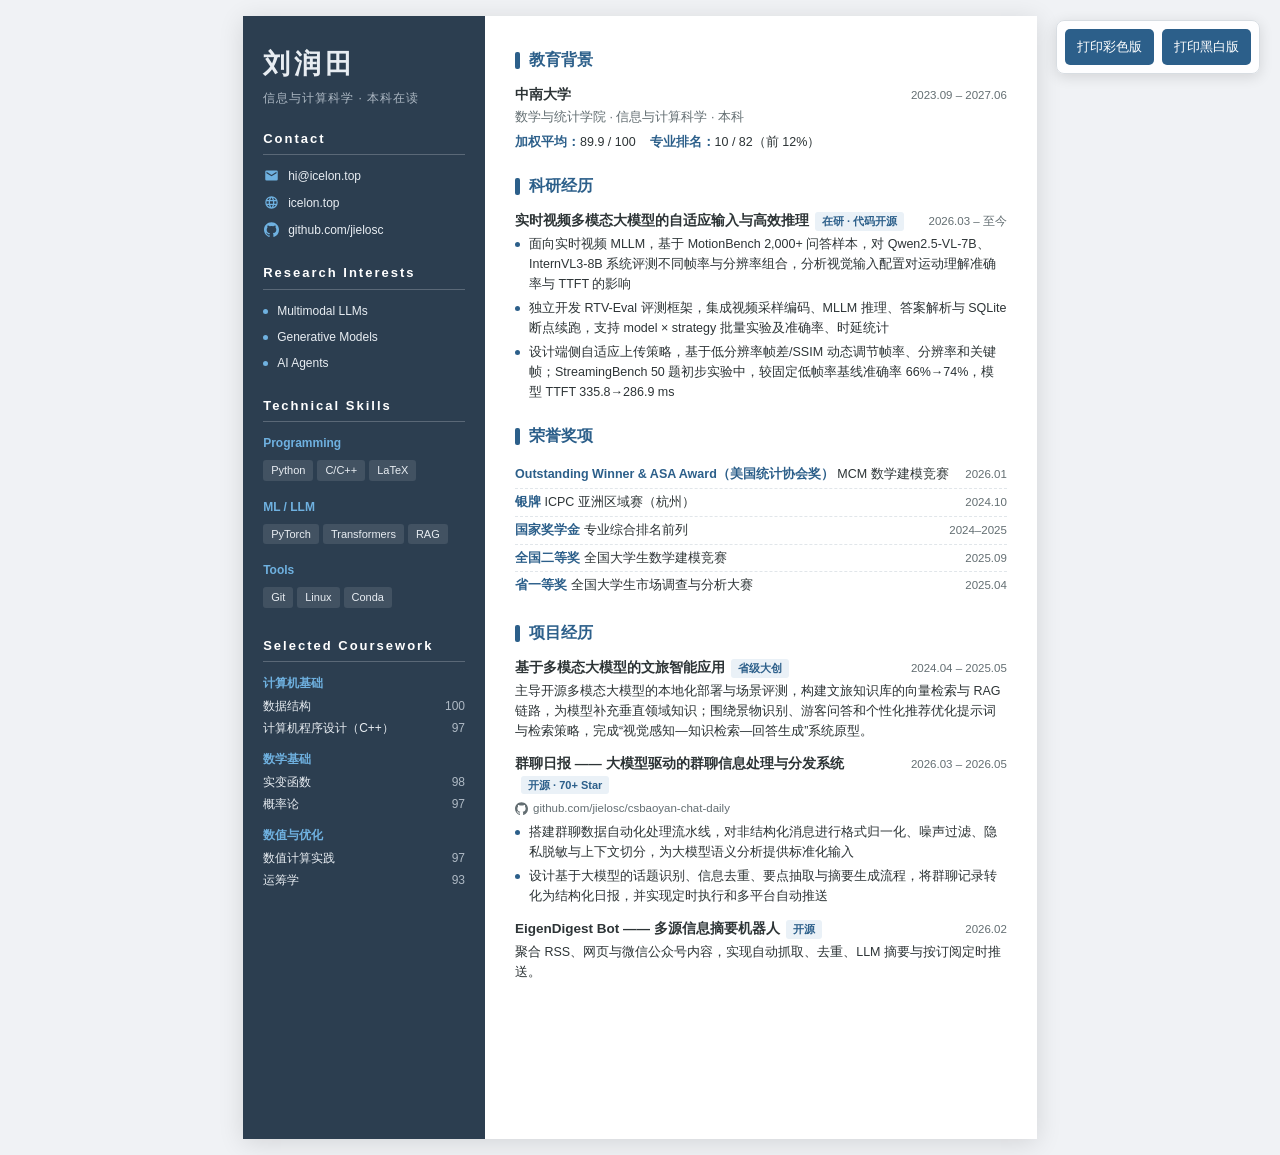
==== index.html @ eb026849 "publish resume site and refine profile" ====
<!DOCTYPE html>
<html lang="zh-CN">
<head>
<meta charset="UTF-8">
<meta name="viewport" content="width=device-width, initial-scale=1.0">
<title>刘润田｜个人简历</title>
<link rel="stylesheet" href="style.css">
</head>
<body>
<div class="print-actions" aria-label="打印选项">
  <button type="button" onclick="printResume('color')">打印彩色版</button>
  <button type="button" onclick="printResume('bw')">打印黑白版</button>
</div>

<div class="page">
  <!-- ===== LEFT SIDEBAR ===== -->
  <aside class="sidebar">
    <div class="name">刘润田</div>
    <div class="title">信息与计算科学 · 本科在读</div>

    <div class="side-section">
      <h2>Contact</h2>
      <div class="contact-item">
        <span class="ico"><svg viewBox="0 0 24 24" fill="currentColor"><path d="M20 4H4a2 2 0 0 0-2 2v12a2 2 0 0 0 2 2h16a2 2 0 0 0 2-2V6a2 2 0 0 0-2-2zm0 4.24-8 5-8-5V6l8 5 8-5v2.24z"/></svg></span>
        <a href="mailto:hi@icelon.top">hi@icelon.top</a>
      </div>
      <div class="contact-item">
        <span class="ico"><svg viewBox="0 0 24 24" fill="currentColor"><path d="M12 2a10 10 0 1 0 0 20 10 10 0 0 0 0-20zm6.93 6h-2.95a15.65 15.65 0 0 0-1.38-3.56A8.03 8.03 0 0 1 18.93 8zM12 4.04c.83 1.2 1.48 2.53 1.91 3.96h-3.82c.43-1.43 1.08-2.76 1.91-3.96zM4.26 14a7.82 7.82 0 0 1 0-4h3.38a16.5 16.5 0 0 0 0 4H4.26zm.81 2h2.95c.32 1.25.78 2.45 1.38 3.56A7.99 7.99 0 0 1 5.07 16zm2.95-8H5.07a7.99 7.99 0 0 1 4.33-3.56A15.65 15.65 0 0 0 8.02 8zM12 19.96c-.83-1.2-1.48-2.53-1.91-3.96h3.82A13.7 13.7 0 0 1 12 19.96zM14.34 14H9.66a14.92 14.92 0 0 1 0-4h4.68a14.92 14.92 0 0 1 0 4zm.25 5.56c.6-1.11 1.06-2.31 1.38-3.56h2.95a7.99 7.99 0 0 1-4.33 3.56zM16.36 14a16.5 16.5 0 0 0 0-4h3.38a7.82 7.82 0 0 1 0 4h-3.38z"/></svg></span>
        <a href="https://icelon.top">icelon.top</a>
      </div>
      <div class="contact-item">
        <span class="ico"><svg viewBox="0 0 24 24" fill="currentColor"><path d="M12 .5C5.37.5 0 5.87 0 12.5c0 5.3 3.44 9.8 8.21 11.39.6.11.82-.26.82-.58v-2.03c-3.34.73-4.04-1.61-4.04-1.61-.55-1.39-1.34-1.76-1.34-1.76-1.09-.75.08-.73.08-.73 1.2.08 1.84 1.24 1.84 1.24 1.07 1.83 2.81 1.3 3.5.99.11-.78.42-1.3.76-1.6-2.67-.3-5.47-1.34-5.47-5.96 0-1.32.47-2.39 1.24-3.23-.12-.31-.54-1.53.12-3.18 0 0 1.01-.32 3.3 1.23a11.5 11.5 0 0 1 6 0c2.29-1.55 3.3-1.23 3.3-1.23.66 1.65.24 2.87.12 3.18.77.84 1.24 1.91 1.24 3.23 0 4.63-2.81 5.65-5.49 5.95.43.37.81 1.1.81 2.22v3.29c0 .32.22.7.83.58A12 12 0 0 0 24 12.5C24 5.87 18.63.5 12 .5z"/></svg></span>
        <a href="https://github.com/jielosc">github.com/jielosc</a>
      </div>
    </div>

    <div class="side-section">
      <h2>Research Interests</h2>
      <div class="interest-list">
        <div class="interest-item">Multimodal LLMs</div>
        <div class="interest-item">Generative Models</div>
        <div class="interest-item">AI Agents</div>
      </div>
    </div>

    <div class="side-section">
      <h2>Technical Skills</h2>
      <div class="skill-group">
        <div class="label">Programming</div>
        <span class="tag">Python</span><span class="tag">C/C++</span><span class="tag">LaTeX</span>
      </div>
      <div class="skill-group">
        <div class="label">ML / LLM</div>
        <span class="tag">PyTorch</span><span class="tag">Transformers</span><span class="tag">RAG</span>
      </div>
      <div class="skill-group">
        <div class="label">Tools</div>
        <span class="tag">Git</span><span class="tag">Linux</span><span class="tag">Conda</span>
      </div>
    </div>

    <div class="side-section coursework">
      <h2>Selected Coursework</h2>
      <div class="skill-group">
        <div class="label">计算机基础</div>
        <div class="course-row"><span>数据结构</span><span>100</span></div>
        <div class="course-row"><span>计算机程序设计（C++）</span><span>97</span></div>
      </div>
      <div class="skill-group">
        <div class="label">数学基础</div>
        <div class="course-row"><span>实变函数</span><span>98</span></div>
        <div class="course-row"><span>概率论</span><span>97</span></div>
      </div>
      <div class="skill-group">
        <div class="label">数值与优化</div>
        <div class="course-row"><span>数值计算实践</span><span>97</span></div>
        <div class="course-row"><span>运筹学</span><span>93</span></div>
      </div>
    </div>
  </aside>

  <!-- ===== RIGHT MAIN ===== -->
  <main class="main">
    <section>
      <h2>教育背景</h2>
      <div class="entry">
        <div class="entry-head">
          <span class="entry-title">中南大学</span>
          <span class="entry-date">2023.09 &ndash; 2027.06</span>
        </div>
        <div class="entry-sub">数学与统计学院 · 信息与计算科学 · 本科</div>
        <p><span style="color:var(--accent);font-weight:600;">加权平均：</span>89.9 / 100 &nbsp;&nbsp; <span style="color:var(--accent);font-weight:600;">专业排名：</span>10 / 82（前 12%）</p>
      </div>
    </section>

    <section>
      <h2>科研经历</h2>
      <div class="entry">
        <div class="entry-head">
          <span class="entry-title">实时视频多模态大模型的自适应输入与高效推理<a class="tag-light" href="https://github.com/jielosc/rtv-eval">在研 · 代码开源</a></span>
          <span class="entry-date">2026.03 &ndash; 至今</span>
        </div>
        <ul>
          <li>面向实时视频 MLLM，基于 MotionBench 2,000+ 问答样本，对 Qwen2.5-VL-7B、InternVL3-8B 系统评测不同帧率与分辨率组合，分析视觉输入配置对运动理解准确率与 TTFT 的影响</li>
          <li>独立开发 RTV-Eval 评测框架，集成视频采样编码、MLLM 推理、答案解析与 SQLite 断点续跑，支持 model × strategy 批量实验及准确率、时延统计</li>
          <li>设计端侧自适应上传策略，基于低分辨率帧差/SSIM 动态调节帧率、分辨率和关键帧；StreamingBench 50 题初步实验中，较固定低帧率基线准确率 66%→74%，模型 TTFT 335.8→286.9 ms</li>
        </ul>
      </div>
    </section>

    <section>
      <h2>荣誉奖项</h2>
      <div class="honor-row"><span><span class="award">Outstanding Winner &amp; ASA Award（美国统计协会奖）</span> <span class="desc">MCM 数学建模竞赛</span></span><span class="hdate">2026.01</span></div>
      <div class="honor-row"><span><span class="award">银牌</span> <span class="desc">ICPC 亚洲区域赛（杭州）</span></span><span class="hdate">2024.10</span></div>
      <div class="honor-row"><span><span class="award">国家奖学金</span> <span class="desc">专业综合排名前列</span></span><span class="hdate">2024&ndash;2025</span></div>
      <div class="honor-row"><span><span class="award">全国二等奖</span> <span class="desc">全国大学生数学建模竞赛</span></span><span class="hdate">2025.09</span></div>
      <div class="honor-row"><span><span class="award">省一等奖</span> <span class="desc">全国大学生市场调查与分析大赛</span></span><span class="hdate">2025.04</span></div>
    </section>

    <section>
      <h2>项目经历</h2>
      <div class="entry">
        <div class="entry-head">
          <span class="entry-title">基于多模态大模型的文旅智能应用<span class="tag-light">省级大创</span></span>
          <span class="entry-date">2024.04 &ndash; 2025.05</span>
        </div>
        <p>主导开源多模态大模型的本地化部署与场景评测，构建文旅知识库的向量检索与 RAG 链路，为模型补充垂直领域知识；围绕景物识别、游客问答和个性化推荐优化提示词与检索策略，完成“视觉感知—知识检索—回答生成”系统原型。</p>
      </div>

      <div class="entry">
        <div class="entry-head">
          <span class="entry-title">群聊日报 —— 大模型驱动的群聊信息处理与分发系统<span class="tag-light">开源 · 70+ Star</span></span>
          <span class="entry-date">2026.03 &ndash; 2026.05</span>
        </div>
        <a class="repo-link" href="https://github.com/jielosc/csbaoyan-chat-daily"><svg viewBox="0 0 24 24" fill="currentColor"><path d="M12 .5C5.37.5 0 5.87 0 12.5c0 5.3 3.44 9.8 8.21 11.39.6.11.82-.26.82-.58v-2.03c-3.34.73-4.04-1.61-4.04-1.61-.55-1.39-1.34-1.76-1.34-1.76-1.09-.75.08-.73.08-.73 1.2.08 1.84 1.24 1.84 1.24 1.07 1.83 2.81 1.3 3.5.99.11-.78.42-1.3.76-1.6-2.67-.3-5.47-1.34-5.47-5.96 0-1.32.47-2.39 1.24-3.23-.12-.31-.54-1.53.12-3.18 0 0 1.01-.32 3.3 1.23a11.5 11.5 0 0 1 6 0c2.29-1.55 3.3-1.23 3.3-1.23.66 1.65.24 2.87.12 3.18.77.84 1.24 1.91 1.24 3.23 0 4.63-2.81 5.65-5.49 5.95.43.37.81 1.1.81 2.22v3.29c0 .32.22.7.83.58A12 12 0 0 0 24 12.5C24 5.87 18.63.5 12 .5z"/></svg>github.com/jielosc/csbaoyan-chat-daily</a>
        <ul>
          <li>搭建群聊数据自动化处理流水线，对非结构化消息进行格式归一化、噪声过滤、隐私脱敏与上下文切分，为大模型语义分析提供标准化输入</li>
          <li>设计基于大模型的话题识别、信息去重、要点抽取与摘要生成流程，将群聊记录转化为结构化日报，并实现定时执行和多平台自动推送</li>
        </ul>
      </div>

      <div class="entry">
        <div class="entry-head">
          <span class="entry-title">EigenDigest Bot —— 多源信息摘要机器人<a class="tag-light" href="https://github.com/jielosc/EigenDigest_bot">开源</a></span>
          <span class="entry-date">2026.02</span>
        </div>
        <p>聚合 RSS、网页与微信公众号内容，实现自动抓取、去重、LLM 摘要与按订阅定时推送。</p>
      </div>
    </section>
  </main>
</div>
<script>
  function printResume(mode) {
    document.body.classList.toggle("print-bw", mode === "bw");
    window.print();
  }

  window.addEventListener("afterprint", function () {
    document.body.classList.remove("print-bw");
  });
</script>
</body>
</html>
---- style.css ----
* { margin: 0; padding: 0; box-sizing: border-box; }

:root {
  --accent: #2c5f8a;
  --accent-light: #eaf1f7;
  --sidebar-bg: #2c3e50;
  --sidebar-text: #e8edf2;
  --sidebar-muted: #aeb9c4;
  --text: #2d3436;
  --text-light: #636e72;
  --line: #e1e6ea;
}

html, body {
  font-family: "PingFang SC", "Microsoft YaHei", "Hiragino Sans GB", -apple-system, sans-serif;
  color: var(--text);
  background: #f0f2f5;
  line-height: 1.5;
  -webkit-print-color-adjust: exact;
  print-color-adjust: exact;
}

.print-actions {
  position: fixed;
  top: 20px;
  right: 20px;
  z-index: 10;
  display: flex;
  gap: 8px;
  padding: 8px;
  background: rgba(255,255,255,0.92);
  border: 1px solid #d8dde2;
  border-radius: 8px;
  box-shadow: 0 3px 14px rgba(0,0,0,0.12);
}
.print-actions button {
  border: 0;
  border-radius: 5px;
  padding: 8px 12px;
  color: #fff;
  background: var(--accent);
  font: inherit;
  font-size: 13px;
  cursor: pointer;
}
.print-actions button:hover { filter: brightness(1.1); }

.page {
  width: 210mm;
  min-height: 297mm;
  margin: 16px auto;
  background: #fff;
  display: grid;
  grid-template-columns: 64mm 1fr;
  box-shadow: 0 4px 24px rgba(0,0,0,0.12);
  overflow: hidden;
}

/* ---------- LEFT SIDEBAR ---------- */
.sidebar {
  background: var(--sidebar-bg);
  color: var(--sidebar-text);
  padding: 28px 20px;
}

.sidebar .name {
  font-size: 27px;
  font-weight: 700;
  letter-spacing: 4px;
  margin-bottom: 4px;
}

.sidebar .title {
  font-size: 12px;
  color: var(--sidebar-muted);
  letter-spacing: 1px;
  margin-bottom: 22px;
}

.side-section { margin-bottom: 24px; }

.side-section h2 {
  font-size: 13px;
  font-weight: 600;
  letter-spacing: 2px;
  color: #fff;
  padding-bottom: 6px;
  margin-bottom: 12px;
  border-bottom: 1px solid rgba(255,255,255,0.22);
}

.contact-item {
  display: flex;
  align-items: flex-start;
  font-size: 12px;
  margin-bottom: 9px;
  color: var(--sidebar-text);
  word-break: break-all;
}
.contact-item .ico {
  width: 16px;
  height: 16px;
  flex-shrink: 0;
  margin-right: 9px;
  color: #6fb1e0;
  display: inline-flex;
  align-items: center;
  justify-content: center;
}
.contact-item .ico svg {
  width: 15px;
  height: 15px;
  display: block;
}
.contact-item a { color: var(--sidebar-text); text-decoration: none; }
.contact-item a:hover { color: #6fb1e0; }

.interest-list {
  display: grid;
  gap: 8px;
}
.interest-item {
  position: relative;
  padding-left: 14px;
  font-size: 12px;
  line-height: 1.5;
}
.interest-item::before {
  content: "";
  position: absolute;
  left: 0;
  top: 7px;
  width: 5px;
  height: 5px;
  border-radius: 50%;
  background: #6fb1e0;
}

.skill-group { margin-bottom: 13px; }
.skill-group .label {
  font-size: 12px;
  font-weight: 600;
  color: #6fb1e0;
  margin-bottom: 5px;
}
.course-row {
  display: flex;
  justify-content: space-between;
  gap: 8px;
  font-size: 12px;
  line-height: 1.55;
  margin-bottom: 3px;
}
.course-row span:last-child {
  color: var(--sidebar-muted);
  font-variant-numeric: tabular-nums;
}
.tag {
  display: inline-block;
  font-size: 11px;
  background: rgba(255,255,255,0.1);
  color: var(--sidebar-text);
  padding: 2px 8px;
  border-radius: 3px;
  margin: 0 4px 4px 0;
}

.about-line {
  font-size: 12px;
  color: var(--sidebar-text);
  margin-bottom: 9px;
  line-height: 1.65;
}
.about-line .k { color: #6fb1e0; font-weight: 600; }

/* ---------- RIGHT MAIN ---------- */
.main {
  padding: 32px 30px;
}

.main section { margin-bottom: 22px; }

.main h2 {
  font-size: 16px;
  font-weight: 700;
  color: var(--accent);
  display: flex;
  align-items: center;
  margin-bottom: 13px;
}
.main h2::before {
  content: "";
  display: inline-block;
  width: 5px;
  height: 17px;
  background: var(--accent);
  border-radius: 2px;
  margin-right: 9px;
}

.entry { margin-bottom: 13px; }
.entry:last-child { margin-bottom: 0; }

.entry-head {
  display: flex;
  justify-content: space-between;
  align-items: baseline;
  margin-bottom: 3px;
}
.entry-title {
  font-size: 13.5px;
  font-weight: 600;
  color: var(--text);
}
.entry-title a { color: var(--accent); text-decoration: none; }
.entry-date {
  font-size: 11.5px;
  color: var(--text-light);
  white-space: nowrap;
  margin-left: 12px;
}
.entry-sub {
  font-size: 12.5px;
  color: var(--text-light);
  margin-bottom: 5px;
}
.entry-sub .hl { color: var(--accent); font-weight: 600; }

.repo-link {
  display: inline-flex;
  align-items: center;
  font-size: 11.5px;
  color: var(--text-light);
  text-decoration: none;
  margin-bottom: 5px;
}
.repo-link svg {
  width: 13px;
  height: 13px;
  margin-right: 5px;
  flex-shrink: 0;
}
.repo-link:hover { color: var(--accent); }

.entry p {
  font-size: 12.5px;
  color: var(--text);
  line-height: 1.6;
}

.entry ul { list-style: none; }
.entry ul li {
  position: relative;
  font-size: 12.5px;
  color: var(--text);
  padding-left: 14px;
  margin-bottom: 4px;
  line-height: 1.6;
}
.entry ul li::before {
  content: "";
  position: absolute;
  left: 0;
  top: 8px;
  width: 5px;
  height: 5px;
  background: var(--accent);
  border-radius: 50%;
}

/* honors as compact rows */
.honor-row {
  display: flex;
  justify-content: space-between;
  align-items: baseline;
  font-size: 12.5px;
  padding: 4px 0;
  border-bottom: 1px dashed var(--line);
}
.honor-row:last-child { border-bottom: none; }
.honor-row .award { font-weight: 600; color: var(--accent); }
.honor-row .desc { color: var(--text); }
.honor-row .hdate { color: var(--text-light); font-size: 11.5px; white-space: nowrap; margin-left: 12px; }

.tag-light {
  display: inline-block;
  font-size: 11px;
  background: var(--accent-light);
  color: var(--accent);
  padding: 1px 7px;
  border-radius: 3px;
  margin-left: 6px;
  vertical-align: middle;
}
a.tag-light { text-decoration: none; }

@media print {
  body.print-bw {
    --accent: #111;
    --accent-light: #f2f2f2;
    --sidebar-bg: #f7f7f7;
    --sidebar-text: #111;
    --sidebar-muted: #555;
    --text: #111;
    --text-light: #444;
    --line: #c8c8c8;
  }

  body { background: #fff; }
  .print-actions { display: none; }
  .page { margin: 0; box-shadow: none; width: 210mm; }
  .print-bw .sidebar { border-right: 1px solid #333; }
  .print-bw .side-section h2 { color: #000; border-bottom-color: #333; }
  .print-bw .contact-item .ico,
  .print-bw .contact-item a:hover,
  .print-bw .skill-group .label,
  .print-bw .about-line .k { color: #000; }
  .print-bw .interest-item::before { background: #000; }
  .print-bw .tag { background: #fff; border: 1px solid #777; }
  .print-bw .tag-light { border: 1px solid #777; }
  @page { size: A4; margin: 0; }
}
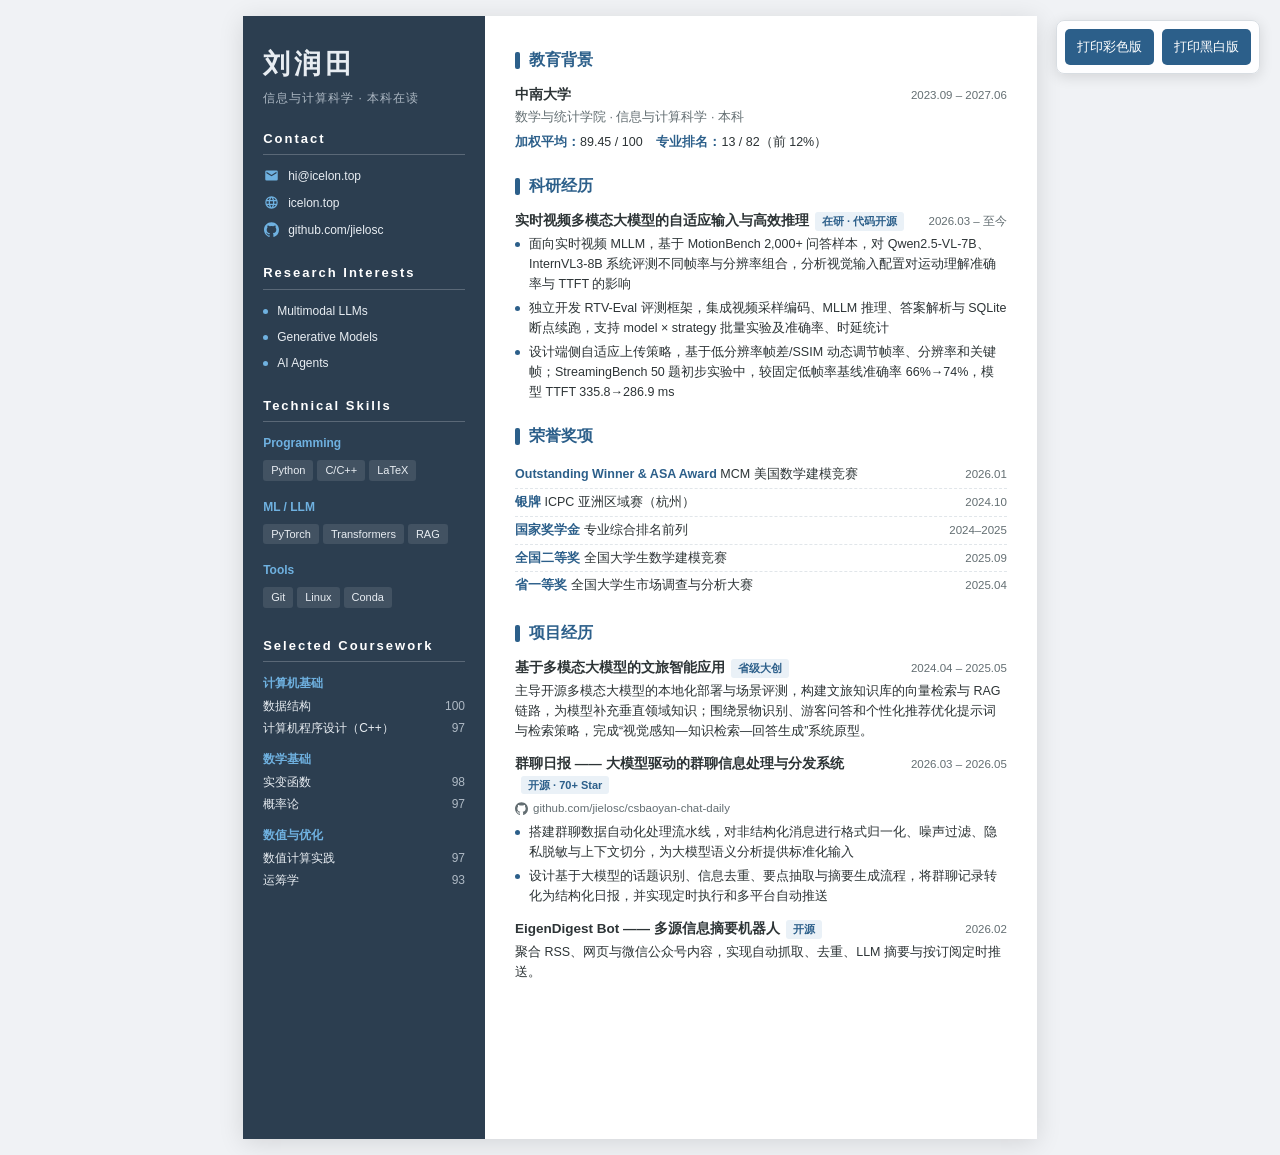
==== commit 69a88f60: "Update academic performance and award descriptions" ====
--- a/index.html
+++ b/index.html
@@ -3,7 +3,11 @@
 <head>
 <meta charset="UTF-8">
 <meta name="viewport" content="width=device-width, initial-scale=1.0">
-<title>刘润田｜个人简历</title>
+<meta name="robots" content="noindex, nofollow, noarchive, nosnippet">
+<meta name="googlebot" content="noindex, nofollow, noarchive, nosnippet">
+<meta name="bingbot" content="noindex, nofollow, noarchive, nosnippet">
+<meta name="referrer" content="no-referrer">
+<title>个人简历</title>
 <link rel="stylesheet" href="style.css">
 </head>
 <body>
@@ -89,7 +93,7 @@
           <span class="entry-date">2023.09 &ndash; 2027.06</span>
         </div>
         <div class="entry-sub">数学与统计学院 · 信息与计算科学 · 本科</div>
-        <p><span style="color:var(--accent);font-weight:600;">加权平均：</span>89.9 / 100 &nbsp;&nbsp; <span style="color:var(--accent);font-weight:600;">专业排名：</span>10 / 82（前 12%）</p>
+        <p><span style="color:var(--accent);font-weight:600;">加权平均：</span>89.45 / 100 &nbsp;&nbsp; <span style="color:var(--accent);font-weight:600;">专业排名：</span>13 / 82（前 12%）</p>
       </div>
     </section>
 
@@ -110,7 +114,7 @@
 
     <section>
       <h2>荣誉奖项</h2>
-      <div class="honor-row"><span><span class="award">Outstanding Winner &amp; ASA Award（美国统计协会奖）</span> <span class="desc">MCM 数学建模竞赛</span></span><span class="hdate">2026.01</span></div>
+      <div class="honor-row"><span><span class="award">Outstanding Winner &amp; ASA Award </span> <span class="desc">MCM 美国数学建模竞赛</span></span><span class="hdate">2026.01</span></div>
       <div class="honor-row"><span><span class="award">银牌</span> <span class="desc">ICPC 亚洲区域赛（杭州）</span></span><span class="hdate">2024.10</span></div>
       <div class="honor-row"><span><span class="award">国家奖学金</span> <span class="desc">专业综合排名前列</span></span><span class="hdate">2024&ndash;2025</span></div>
       <div class="honor-row"><span><span class="award">全国二等奖</span> <span class="desc">全国大学生数学建模竞赛</span></span><span class="hdate">2025.09</span></div>
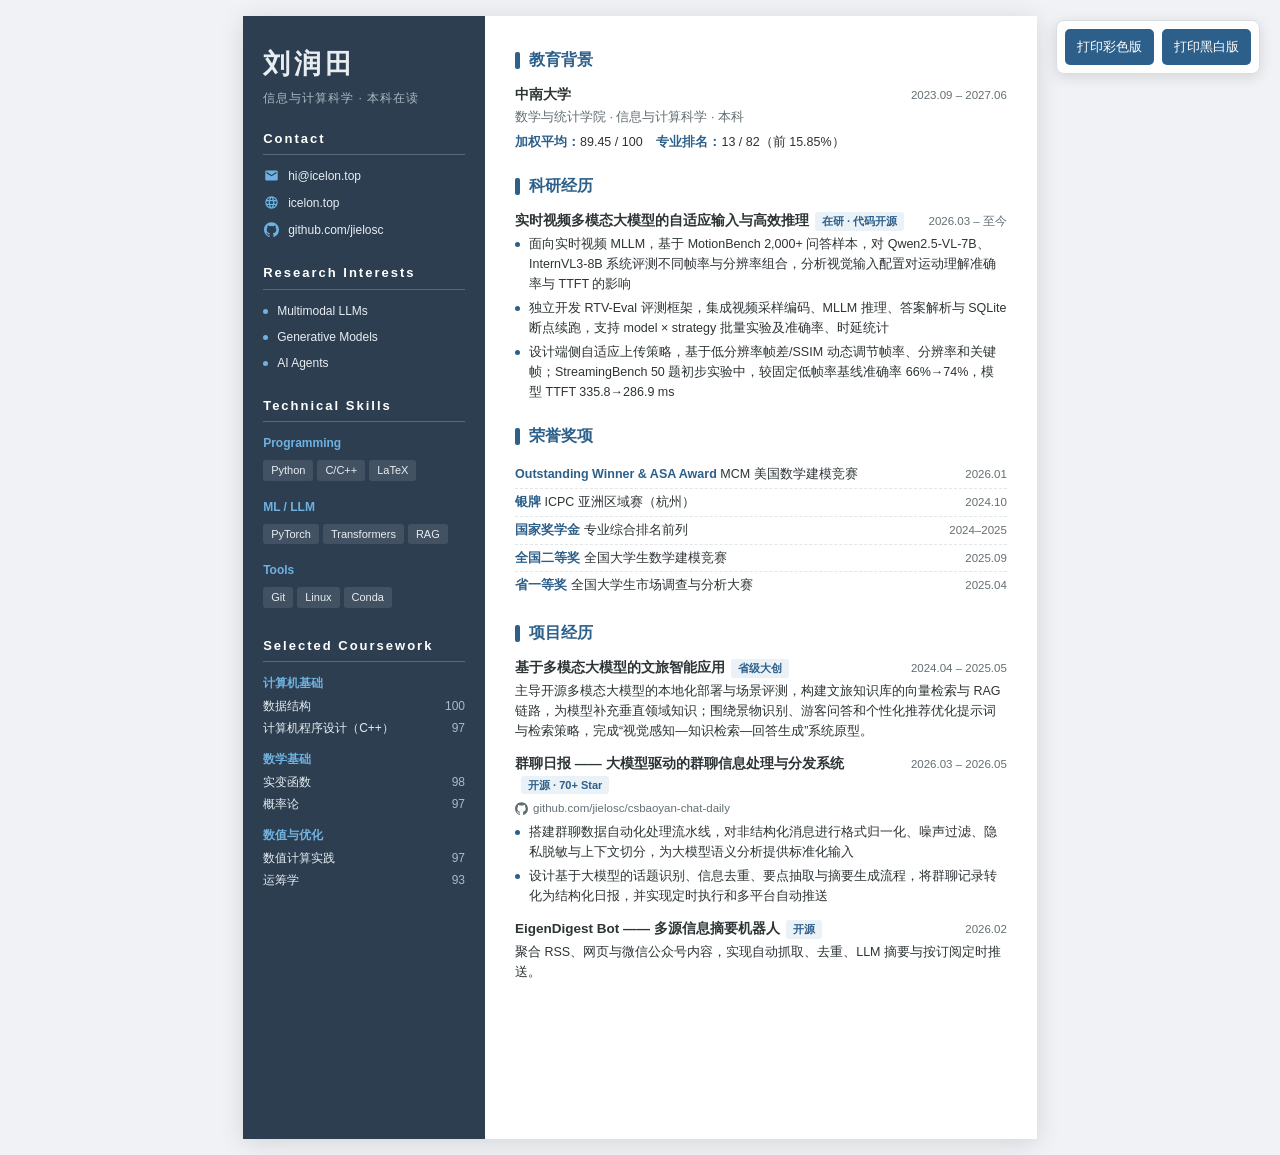
==== commit d4459669: "Update major ranking percentage in index.html" ====
--- a/index.html
+++ b/index.html
@@ -93,7 +93,7 @@
           <span class="entry-date">2023.09 &ndash; 2027.06</span>
         </div>
         <div class="entry-sub">数学与统计学院 · 信息与计算科学 · 本科</div>
-        <p><span style="color:var(--accent);font-weight:600;">加权平均：</span>89.45 / 100 &nbsp;&nbsp; <span style="color:var(--accent);font-weight:600;">专业排名：</span>13 / 82（前 12%）</p>
+        <p><span style="color:var(--accent);font-weight:600;">加权平均：</span>89.45 / 100 &nbsp;&nbsp; <span style="color:var(--accent);font-weight:600;">专业排名：</span>13 / 82（前 15.85%）</p>
       </div>
     </section>
 
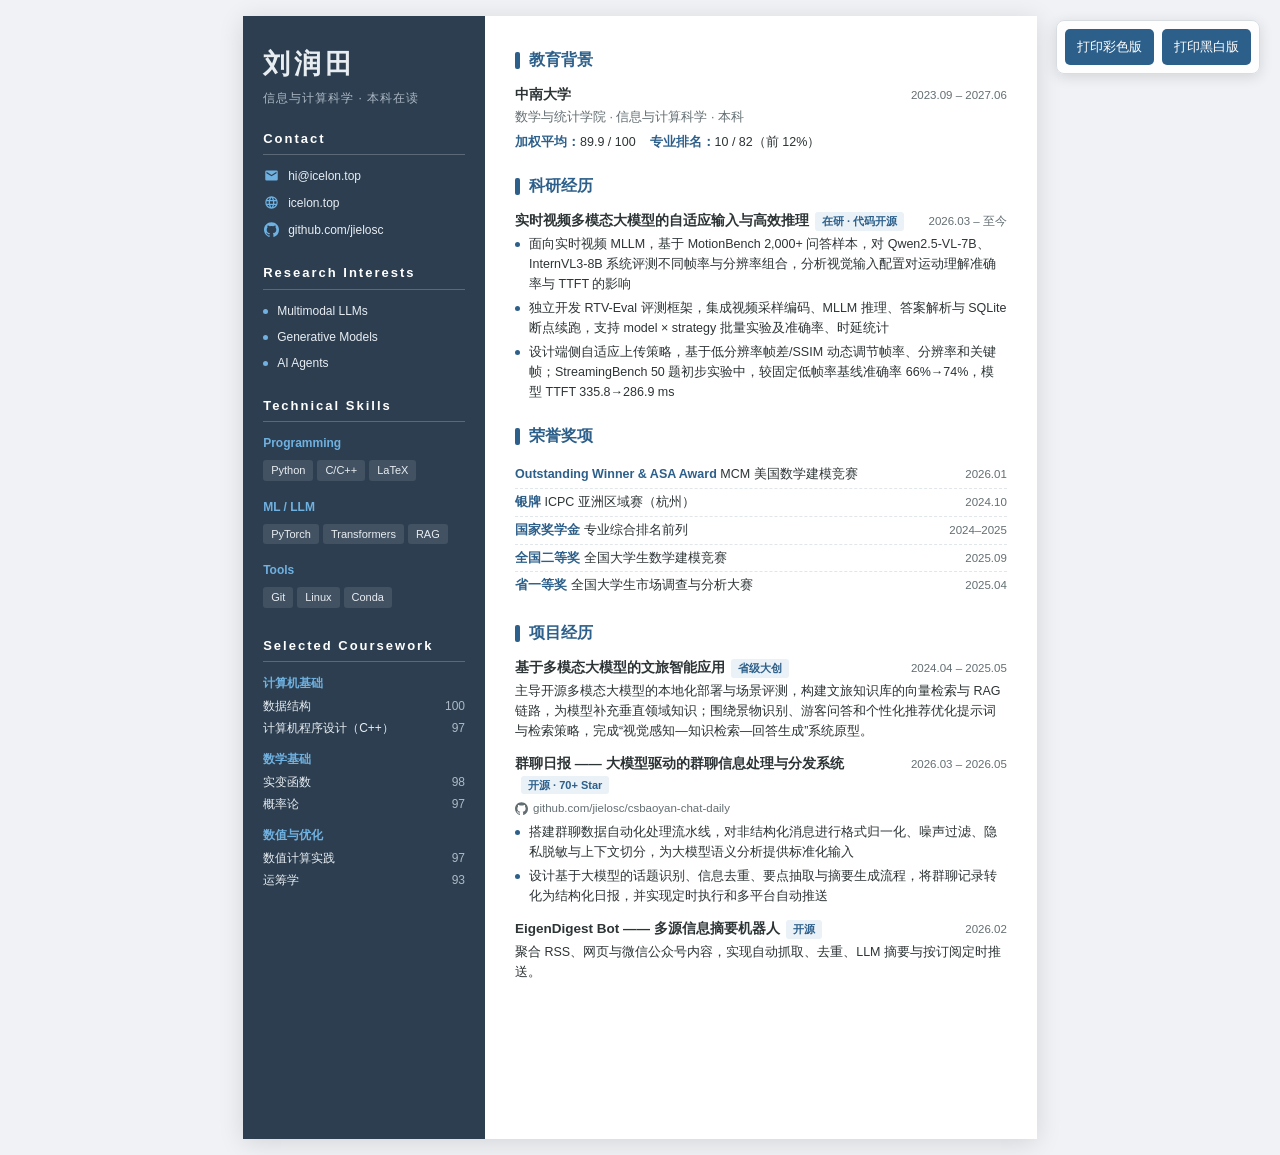
==== commit 0adae97f: "update academic score and ranking" ====
--- a/index.html
+++ b/index.html
@@ -93,7 +93,7 @@
           <span class="entry-date">2023.09 &ndash; 2027.06</span>
         </div>
         <div class="entry-sub">数学与统计学院 · 信息与计算科学 · 本科</div>
-        <p><span style="color:var(--accent);font-weight:600;">加权平均：</span>89.45 / 100 &nbsp;&nbsp; <span style="color:var(--accent);font-weight:600;">专业排名：</span>13 / 82（前 15.85%）</p>
+        <p><span style="color:var(--accent);font-weight:600;">加权平均：</span>89.9 / 100 &nbsp;&nbsp; <span style="color:var(--accent);font-weight:600;">专业排名：</span>10 / 82（前 12%）</p>
       </div>
     </section>
 
